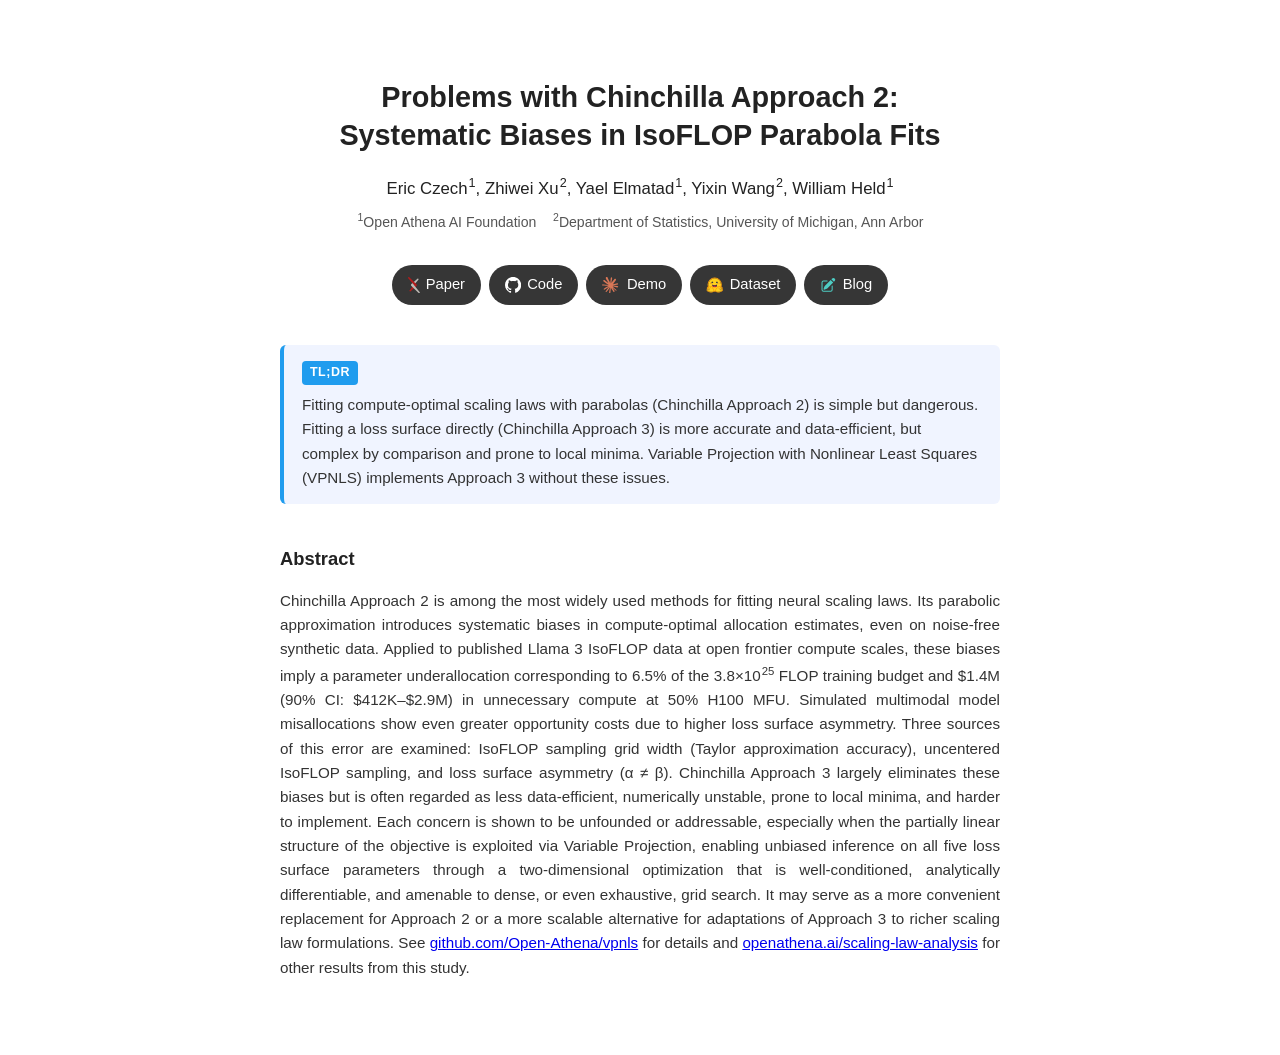
==== index.html @ 4a5fce5b "Deploy site 82cf54880ded6b2225c06e64751f15d9d7a57e07" ====
<!DOCTYPE html>
<html lang="en">
<head>
<meta charset="utf-8">
<meta name="viewport" content="width=device-width, initial-scale=1">
<title>Problems with Chinchilla Approach 2: Systematic Biases in IsoFLOP Parabola Fits</title>
<style>
  body {
    font-family: "Helvetica Neue", Helvetica, Arial, sans-serif;
    max-width: 720px;
    margin: 0 auto;
    padding: 60px 24px;
    color: #222;
    line-height: 1.6;
    background: #fff;
  }
  h1 {
    font-size: 1.8rem;
    font-weight: 600;
    text-align: center;
    margin-bottom: 1.2rem;
    line-height: 1.3;
  }
  .authors {
    text-align: center;
    margin-bottom: 0.4rem;
    font-size: 1.05rem;
  }
  .author { white-space: nowrap; }
  .affiliations {
    text-align: center;
    font-size: 0.88rem;
    color: #555;
    margin-bottom: 2rem;
  }
  .links {
    display: flex;
    justify-content: center;
    flex-wrap: wrap;
    gap: 8px;
    margin-bottom: 2.5rem;
  }
  .links a {
    display: inline-flex;
    align-items: center;
    gap: 6px;
    padding: 8px 16px;
    background: #363636;
    color: #fff;
    border: none;
    border-radius: 9999px;
    text-decoration: none;
    font-size: 0.92rem;
    transition: background 0.15s;
  }
  .links a:hover {
    background: #4a4a4a;
  }
  .links a .icon {
    font-size: 1.05em;
    display: inline-flex;
    align-items: center;
  }
  .links a .icon svg {
    vertical-align: middle;
    position: relative;
    top: -0.25px;
  }
  h2 {
    font-size: 1.15rem;
    font-weight: 600;
    margin-bottom: 0.6rem;
  }
  .abstract {
    font-size: 0.95rem;
    color: #333;
    text-align: justify;
  }
  .tldr {
    background: #f0f4ff;
    border-left: 4px solid hsl(204, 86%, 53%);
    border-radius: 6px;
    padding: 14px 18px;
    margin-bottom: 2.5rem;
    font-size: 0.95rem;
    color: #333;
    line-height: 1.6;
  }
  .tldr-label {
    display: inline-block;
    background: hsl(204, 86%, 53%);
    color: #fff;
    font-weight: 600;
    font-size: 0.78rem;
    letter-spacing: 0.04em;
    padding: 2px 8px;
    border-radius: 4px;
    margin-bottom: 8px;
  }
  sup {
    font-size: 0.75em;
    margin-left: 1px;
  }
</style>
</head>
<body>

<h1>Problems with Chinchilla Approach&nbsp;2:<br>Systematic Biases in IsoFLOP Parabola Fits</h1>

<div class="authors">
  <span class="author">Eric Czech<sup>1</sup></span>,
  <span class="author">Zhiwei Xu<sup>2</sup></span>,
  <span class="author">Yael Elmatad<sup>1</sup></span>,
  <span class="author">Yixin Wang<sup>2</sup></span>,
  <span class="author">William Held<sup>1</sup></span>
</div>

<div class="affiliations">
  <sup>1</sup>Open Athena AI Foundation &nbsp;&nbsp;
  <sup>2</sup>Department of Statistics, University of Michigan, Ann Arbor
</div>

<div class="links">
  <a target="_blank" href="https://arxiv.org/abs/2603.22339">
    <span class="icon"><svg xmlns="http://www.w3.org/2000/svg" viewBox="0 0 17.732 24.269" style="height:1.05em;vertical-align:middle;"><path d="M573.549,280.916l2.266,2.738,6.674-7.84c.353-.47.52-.717.353-1.117a1.218,1.218,0,0,0-1.061-.748h0a.953.953,0,0,0-.712.262Z" transform="translate(-566.984 -271.548)" fill="#bdb9b4"/><path d="M579.525,282.225l-10.606-10.174a1.413,1.413,0,0,0-.834-.5,1.09,1.09,0,0,0-1.027.66c-.167.4-.047.681.319,1.206l8.44,10.242h0l-6.282,7.716a1.336,1.336,0,0,0-.323,1.3,1.114,1.114,0,0,0,1.04.69A.992.992,0,0,0,571,293l8.519-7.92A1.924,1.924,0,0,0,579.525,282.225Z" transform="translate(-566.984 -271.548)" fill="#b31b1b"/><path d="M584.32,293.912l-8.525-10.275,0,0L573.53,280.9l-1.389,1.254a2.063,2.063,0,0,0,0,2.965l10.812,10.419a.925.925,0,0,0,.742.282,1.039,1.039,0,0,0,.953-.667A1.261,1.261,0,0,0,584.32,293.912Z" transform="translate(-566.984 -271.548)" fill="#bdb9b4"/></svg></span>
    <span>Paper</span>
  </a>
  <a target="_blank" href="https://github.com/Open-Athena/vpnls">
    <span class="icon"><svg xmlns="http://www.w3.org/2000/svg" viewBox="0 0 32 32" style="height:1.05em;vertical-align:middle;"><path fill-rule="evenodd" clip-rule="evenodd" d="M16 0C7.16 0 0 7.16 0 16C0 23.08 4.58 29.06 10.94 31.18C11.74 31.32 12.04 30.84 12.04 30.42C12.04 30.04 12.02 28.78 12.02 27.44C8 28.18 6.96 26.46 6.64 25.56C6.46 25.1 5.68 23.68 5 23.3C4.44 23 3.64 22.26 4.98 22.24C6.24 22.22 7.14 23.4 7.44 23.88C8.88 26.3 11.18 25.62 12.1 25.2C12.24 24.16 12.66 23.46 13.12 23.06C9.56 22.66 5.84 21.28 5.84 15.16C5.84 13.42 6.46 11.98 7.48 10.86C7.32 10.46 6.76 8.82 7.64 6.62C7.64 6.62 8.98 6.2 12.04 8.26C13.32 7.9 14.68 7.72 16.04 7.72C17.4 7.72 18.76 7.9 20.04 8.26C23.1 6.18 24.44 6.62 24.44 6.62C25.32 8.82 24.76 10.46 24.6 10.86C25.62 11.98 26.24 13.4 26.24 15.16C26.24 21.3 22.5 22.66 18.94 23.06C19.52 23.56 20.02 24.52 20.02 26.02C20.02 28.16 20 29.88 20 30.42C20 30.84 20.3 31.34 21.1 31.18C27.42 29.06 32 23.06 32 16C32 7.16 24.84 0 16 0Z" fill="#fff"/></svg></span>
    <span>Code</span>
  </a>
  <a target="_blank" href="https://claude.ai/public/artifacts/ead15f94-b2b3-4dd8-b7a2-daf1d113e214">
    <span class="icon"><svg xmlns="http://www.w3.org/2000/svg" viewBox="0 0 170 148.18" style="height:1.05em;vertical-align:middle;"><g transform="translate(-75.96,-223.53)"><path fill="#d97757" d="m 105.01,322.07 29.14,-16.35 0.49,-1.42 -0.49,-0.79 h -1.42 l -4.87,-0.3 -16.65,-0.45 -14.44,-0.6 -13.99,-0.75 -3.52,-0.75 -3.3,-4.35 0.34,-2.17 2.96,-1.99 4.24,0.37 9.37,0.64 14.06,0.97 10.2,0.6 15.11,1.57 h 2.4 l 0.34,-0.97 -0.82,-0.6 -0.64,-0.6 -14.55,-9.86 -15.75,-10.42 -8.25,-6 -4.46,-3.04 -2.25,-2.85 -0.97,-6.22 4.05,-4.46 5.44,0.37 1.39,0.37 5.51,4.24 11.77,9.11 15.37,11.32 2.25,1.87 0.9,-0.64 0.11,-0.45 -1.01,-1.69 -8.36,-15.11 -8.92,-15.37 -3.97,-6.37 -1.05,-3.82 c -0.37,-1.57 -0.64,-2.89 -0.64,-4.5 l 4.61,-6.26 2.55,-0.82 6.15,0.82 2.59,2.25 3.82,8.74 6.19,13.76 9.6,18.71 2.81,5.55 1.5,5.14 0.56,1.57 h 0.97 v -0.9 l 0.79,-10.54 1.46,-12.94 1.42,-16.65 0.49,-4.69 2.32,-5.62 4.61,-3.04 3.6,1.72 2.96,4.24 -0.41,2.74 -1.76,11.44 -3.45,17.92 -2.25,12 h 1.31 l 1.5,-1.5 6.07,-8.06 10.2,-12.75 4.5,-5.06 5.25,-5.59 3.37,-2.66 h 6.37 l 4.69,6.97 -2.1,7.2 -6.56,8.32 -5.44,7.05 -7.8,10.5 -4.87,8.4 0.45,0.67 1.16,-0.11 17.62,-3.75 9.52,-1.72 11.36,-1.95 5.14,2.4 0.56,2.44 -2.02,4.99 -12.15,3 -14.25,2.85 -21.22,5.02 -0.26,0.19 0.3,0.37 9.56,0.9 4.09,0.22 h 10.01 l 18.64,1.39 4.87,3.22 2.92,3.94 -0.49,3 -7.5,3.82 -10.12,-2.4 -23.62,-5.62 -8.1,-2.02 h -1.12 v 0.67 l 6.75,6.6 12.37,11.17 15.49,14.4 0.79,3.56 -1.99,2.81 -2.1,-0.3 -13.61,-10.24 -5.25,-4.61 -11.89,-10.01 h -0.79 v 1.05 l 2.74,4.01 14.47,21.75 0.75,6.67 -1.05,2.17 -3.75,1.31 -4.12,-0.75 -8.47,-11.89 -8.74,-13.39 -7.05,-12 -0.86,0.49 -4.16,44.81 -1.95,2.29 -4.5,1.72 -3.75,-2.85 -1.99,-4.61 1.99,-9.11 2.4,-11.89 1.95,-9.45 1.76,-11.74 1.05,-3.9 -0.07,-0.26 -0.86,0.11 -8.85,12.15 -13.46,18.19 -10.65,11.4 -2.55,1.01 -4.42,-2.29 0.41,-4.09 2.47,-3.64 14.74,-18.75 8.89,-11.62 5.74,-6.71 -0.04,-0.97 h -0.34 l -39.15,25.42 -6.97,0.9 -3,-2.81 0.37,-4.61 1.42,-1.5 11.77,-8.1 -0.04,0.04 z"/></g></svg></span>
    <span>Demo</span>
  </a>
  <a target="_blank" href="https://huggingface.co/datasets/open-athena/isoflop-experiments">
    <span class="icon"><svg xmlns="http://www.w3.org/2000/svg" viewBox="0 0 95 88" style="height:1.05em;vertical-align:middle;" fill="none"><path fill="#FFD21E" d="M47.21 76.5a34.75 34.75 0 1 0 0-69.5 34.75 34.75 0 0 0 0 69.5Z"/><path fill="#FF9D0B" d="M81.96 41.75a34.75 34.75 0 1 0-69.5 0 34.75 34.75 0 0 0 69.5 0Zm-73.5 0a38.75 38.75 0 1 1 77.5 0 38.75 38.75 0 0 1-77.5 0Z"/><path fill="#3A3B45" d="M58.5 32.3c1.28.44 1.78 3.06 3.07 2.38a5 5 0 1 0-6.76-2.07c.61 1.15 2.55-.72 3.7-.32ZM34.95 32.3c-1.28.44-1.79 3.06-3.07 2.38a5 5 0 1 1 6.76-2.07c-.61 1.15-2.56-.72-3.7-.32Z"/><path fill="#FF323D" d="M46.96 56.29c9.83 0 13-8.76 13-13.26 0-2.34-1.57-1.6-4.09-.36-2.33 1.15-5.46 2.74-8.9 2.74-7.19 0-13-6.88-13-2.38s3.16 13.26 13 13.26Z"/><path fill="#3A3B45" fill-rule="evenodd" d="M39.43 54a8.7 8.7 0 0 1 5.3-4.49c.4-.12.81.57 1.24 1.28.4.68.82 1.37 1.24 1.37.45 0 .9-.68 1.33-1.35.45-.7.89-1.38 1.32-1.25a8.61 8.61 0 0 1 5 4.17c3.73-2.94 5.1-7.74 5.1-10.7 0-2.34-1.57-1.6-4.09-.36l-.14.07c-2.31 1.15-5.39 2.67-8.77 2.67s-6.45-1.52-8.77-2.67c-2.6-1.29-4.23-2.1-4.23.29 0 3.05 1.46 8.06 5.47 10.97Z" clip-rule="evenodd"/><path fill="#FF9D0B" d="M70.71 37a3.25 3.25 0 1 0 0-6.5 3.25 3.25 0 0 0 0 6.5ZM24.21 37a3.25 3.25 0 1 0 0-6.5 3.25 3.25 0 0 0 0 6.5ZM17.52 48c-1.62 0-3.06.66-4.07 1.87a5.97 5.97 0 0 0-1.33 3.76 7.1 7.1 0 0 0-1.94-.3c-1.55 0-2.95.59-3.94 1.66a5.8 5.8 0 0 0-.8 7 5.3 5.3 0 0 0-1.79 2.82c-.24.9-.48 2.8.8 4.74a5.22 5.22 0 0 0-.37 5.02c1.02 2.32 3.57 4.14 8.52 6.1 3.07 1.22 5.89 2 5.91 2.01a44.33 44.33 0 0 0 10.93 1.6c5.86 0 10.05-1.8 12.46-5.34 3.88-5.69 3.33-10.9-1.7-15.92-2.77-2.78-4.62-6.87-5-7.77-.78-2.66-2.84-5.62-6.25-5.62a5.7 5.7 0 0 0-4.6 2.46c-1-1.26-1.98-2.25-2.86-2.82A7.4 7.4 0 0 0 17.52 48Zm0 4c.51 0 1.14.22 1.82.65 2.14 1.36 6.25 8.43 7.76 11.18.5.92 1.37 1.31 2.14 1.31 1.55 0 2.75-1.53.15-3.48-3.92-2.93-2.55-7.72-.68-8.01.08-.02.17-.02.24-.02 1.7 0 2.45 2.93 2.45 2.93s2.2 5.52 5.98 9.3c3.77 3.77 3.97 6.8 1.22 10.83-1.88 2.75-5.47 3.58-9.16 3.58-3.81 0-7.73-.9-9.92-1.46-.11-.03-13.45-3.8-11.76-7 .28-.54.75-.76 1.34-.76 2.38 0 6.7 3.54 8.57 3.54.41 0 .7-.17.83-.6.79-2.85-12.06-4.05-10.98-8.17.2-.73.71-1.02 1.44-1.02 3.14 0 10.2 5.53 11.68 5.53.11 0 .2-.03.24-.1.74-1.2.33-2.04-4.9-5.2-5.21-3.16-8.88-5.06-6.8-7.33.24-.26.58-.38 1-.38 3.17 0 10.66 6.82 10.66 6.82s2.02 2.1 3.25 2.1c.28 0 .52-.1.68-.38.86-1.46-8.06-8.22-8.56-11.01-.34-1.9.24-2.85 1.31-2.85Z"/><path fill="#FFD21E" d="M38.6 76.69c2.75-4.04 2.55-7.07-1.22-10.84-3.78-3.77-5.98-9.3-5.98-9.3s-.82-3.2-2.69-2.9c-1.87.3-3.24 5.08.68 8.01 3.91 2.93-.78 4.92-2.29 2.17-1.5-2.75-5.62-9.82-7.76-11.18-2.13-1.35-3.63-.6-3.13 2.2.5 2.79 9.43 9.55 8.56 11-.87 1.47-3.93-1.71-3.93-1.71s-9.57-8.71-11.66-6.44c-2.08 2.27 1.59 4.17 6.8 7.33 5.23 3.16 5.64 4 4.9 5.2-.75 1.2-12.28-8.53-13.36-4.4-1.08 4.11 11.77 5.3 10.98 8.15-.8 2.85-9.06-5.38-10.74-2.18-1.7 3.21 11.65 6.98 11.76 7.01 4.3 1.12 15.25 3.49 19.08-2.12Z"/><path fill="#FF9D0B" d="M77.4 48c1.62 0 3.07.66 4.07 1.87a5.97 5.97 0 0 1 1.33 3.76 7.1 7.1 0 0 1 1.95-.3c1.55 0 2.95.59 3.94 1.66a5.8 5.8 0 0 1 .8 7 5.3 5.3 0 0 1 1.78 2.82c.24.9.48 2.8-.8 4.74a5.22 5.22 0 0 1 .37 5.02c-1.02 2.32-3.57 4.14-8.51 6.1-3.08 1.22-5.9 2-5.92 2.01a44.33 44.33 0 0 1-10.93 1.6c-5.86 0-10.05-1.8-12.46-5.34-3.88-5.69-3.33-10.9 1.7-15.92 2.78-2.78 4.63-6.87 5.01-7.77.78-2.66 2.83-5.62 6.24-5.62a5.7 5.7 0 0 1 4.6 2.46c1-1.26 1.98-2.25 2.87-2.82A7.4 7.4 0 0 1 77.4 48Zm0 4c-.51 0-1.13.22-1.82.65-2.13 1.36-6.25 8.43-7.76 11.18a2.43 2.43 0 0 1-2.14 1.31c-1.54 0-2.75-1.53-.14-3.48 3.91-2.93 2.54-7.72.67-8.01a1.54 1.54 0 0 0-.24-.02c-1.7 0-2.45 2.93-2.45 2.93s-2.2 5.52-5.97 9.3c-3.78 3.77-3.98 6.8-1.22 10.83 1.87 2.75 5.47 3.58 9.15 3.58 3.82 0 7.73-.9 9.93-1.46.1-.03 13.45-3.8 11.76-7-.29-.54-.75-.76-1.34-.76-2.38 0-6.71 3.54-8.57 3.54-.42 0-.71-.17-.83-.6-.8-2.85 12.05-4.05 10.97-8.17-.19-.73-.7-1.02-1.44-1.02-3.14 0-10.2 5.53-11.68 5.53-.1 0-.19-.03-.23-.1-.74-1.2-.34-2.04 4.88-5.2 5.23-3.16 8.9-5.06 6.8-7.33-.23-.26-.57-.38-.98-.38-3.18 0-10.67 6.82-10.67 6.82s-2.02 2.1-3.24 2.1a.74.74 0 0 1-.68-.38c-.87-1.46 8.05-8.22 8.55-11.01.34-1.9-.24-2.85-1.31-2.85Z"/><path fill="#FFD21E" d="M56.33 76.69c-2.75-4.04-2.56-7.07 1.22-10.84 3.77-3.77 5.97-9.3 5.97-9.3s.82-3.2 2.7-2.9c1.86.3 3.23 5.08-.68 8.01-3.92 2.93.78 4.92 2.28 2.17 1.51-2.75 5.63-9.82 7.76-11.18 2.13-1.35 3.64-.6 3.13 2.2-.5 2.79-9.42 9.55-8.55 11 .86 1.47 3.92-1.71 3.92-1.71s9.58-8.71 11.66-6.44c2.08 2.27-1.58 4.17-6.8 7.33-5.23 3.16-5.63 4-4.9 5.2.75 1.2 12.28-8.53 13.36-4.4 1.08 4.11-11.76 5.3-10.97 8.15.8 2.85 9.05-5.38 10.74-2.18 1.69 3.21-11.65 6.98-11.76 7.01-4.31 1.12-15.26 3.49-19.08-2.12Z"/></svg></span>
    <span>Dataset</span>
  </a>
  <a target="_blank" href="https://openathena.ai/blog/problems-with-chinchilla-approach-2/">
    <span class="icon"><svg xmlns="http://www.w3.org/2000/svg" viewBox="0 0 24 24" fill="#4ecdc4" style="height:1.05em;vertical-align:middle;"><path d="M21.731 2.269a2.625 2.625 0 0 0-3.712 0l-1.157 1.157 3.712 3.712 1.157-1.157a2.625 2.625 0 0 0 0-3.712ZM19.513 8.199l-3.712-3.712-8.4 8.4a5.25 5.25 0 0 0-1.32 2.214l-.8 2.685a.75.75 0 0 0 .933.933l2.685-.8a5.25 5.25 0 0 0 2.214-1.32l8.4-8.4Z"/><path d="M5.25 5.25a3 3 0 0 0-3 3v10.5a3 3 0 0 0 3 3h10.5a3 3 0 0 0 3-3V13.5a.75.75 0 0 0-1.5 0v5.25a1.5 1.5 0 0 1-1.5 1.5H5.25a1.5 1.5 0 0 1-1.5-1.5V8.25a1.5 1.5 0 0 1 1.5-1.5h5.25a.75.75 0 0 0 0-1.5H5.25Z"/></svg></span>
    <span>Blog</span>
  </a>
</div>

<div class="tldr">
  <span class="tldr-label">TL;DR</span><br>
  Fitting compute-optimal scaling laws with parabolas (Chinchilla Approach&nbsp;2) is simple but
  dangerous. Fitting a loss surface directly (Chinchilla Approach&nbsp;3) is more accurate and
  data-efficient, but complex by comparison and prone to local minima. Variable Projection with Nonlinear Least Squares
  (VPNLS) implements Approach&nbsp;3 without these issues.
</div>

<h2>Abstract</h2>
<p class="abstract">
Chinchilla Approach&nbsp;2 is among the most widely used methods for fitting neural
scaling laws. Its parabolic approximation introduces systematic biases in
compute-optimal allocation estimates, even on noise-free synthetic data. Applied
to published Llama&nbsp;3 IsoFLOP data at open frontier compute scales, these biases
imply a parameter underallocation corresponding to 6.5% of the
3.8&times;10<sup>25</sup> FLOP training budget and $1.4M (90% CI:
$412K&ndash;$2.9M) in unnecessary compute at 50% H100 MFU. Simulated multimodal
model misallocations show even greater opportunity costs due to higher loss
surface asymmetry. Three sources of this error are examined: IsoFLOP sampling
grid width (Taylor approximation accuracy), uncentered IsoFLOP sampling, and
loss surface asymmetry (&alpha;&nbsp;&ne;&nbsp;&beta;). Chinchilla Approach&nbsp;3 largely
eliminates these biases but is often regarded as less data-efficient, numerically
unstable, prone to local minima, and harder to implement. Each concern is shown
to be unfounded or addressable, especially when the partially linear structure
of the objective is exploited via Variable Projection, enabling unbiased
inference on all five loss surface parameters through a two-dimensional
optimization that is well-conditioned, analytically differentiable, and amenable
to dense, or even exhaustive, grid search. It may serve as a more convenient
replacement for Approach&nbsp;2 or a more scalable alternative for adaptations of
Approach&nbsp;3 to richer scaling law formulations. See
<a href="https://github.com/Open-Athena/vpnls">github.com/Open-Athena/vpnls</a> for details and
<a href="https://openathena.ai/scaling-law-analysis">openathena.ai/scaling-law-analysis</a> for other results from this study.
</p>

</body>
</html>
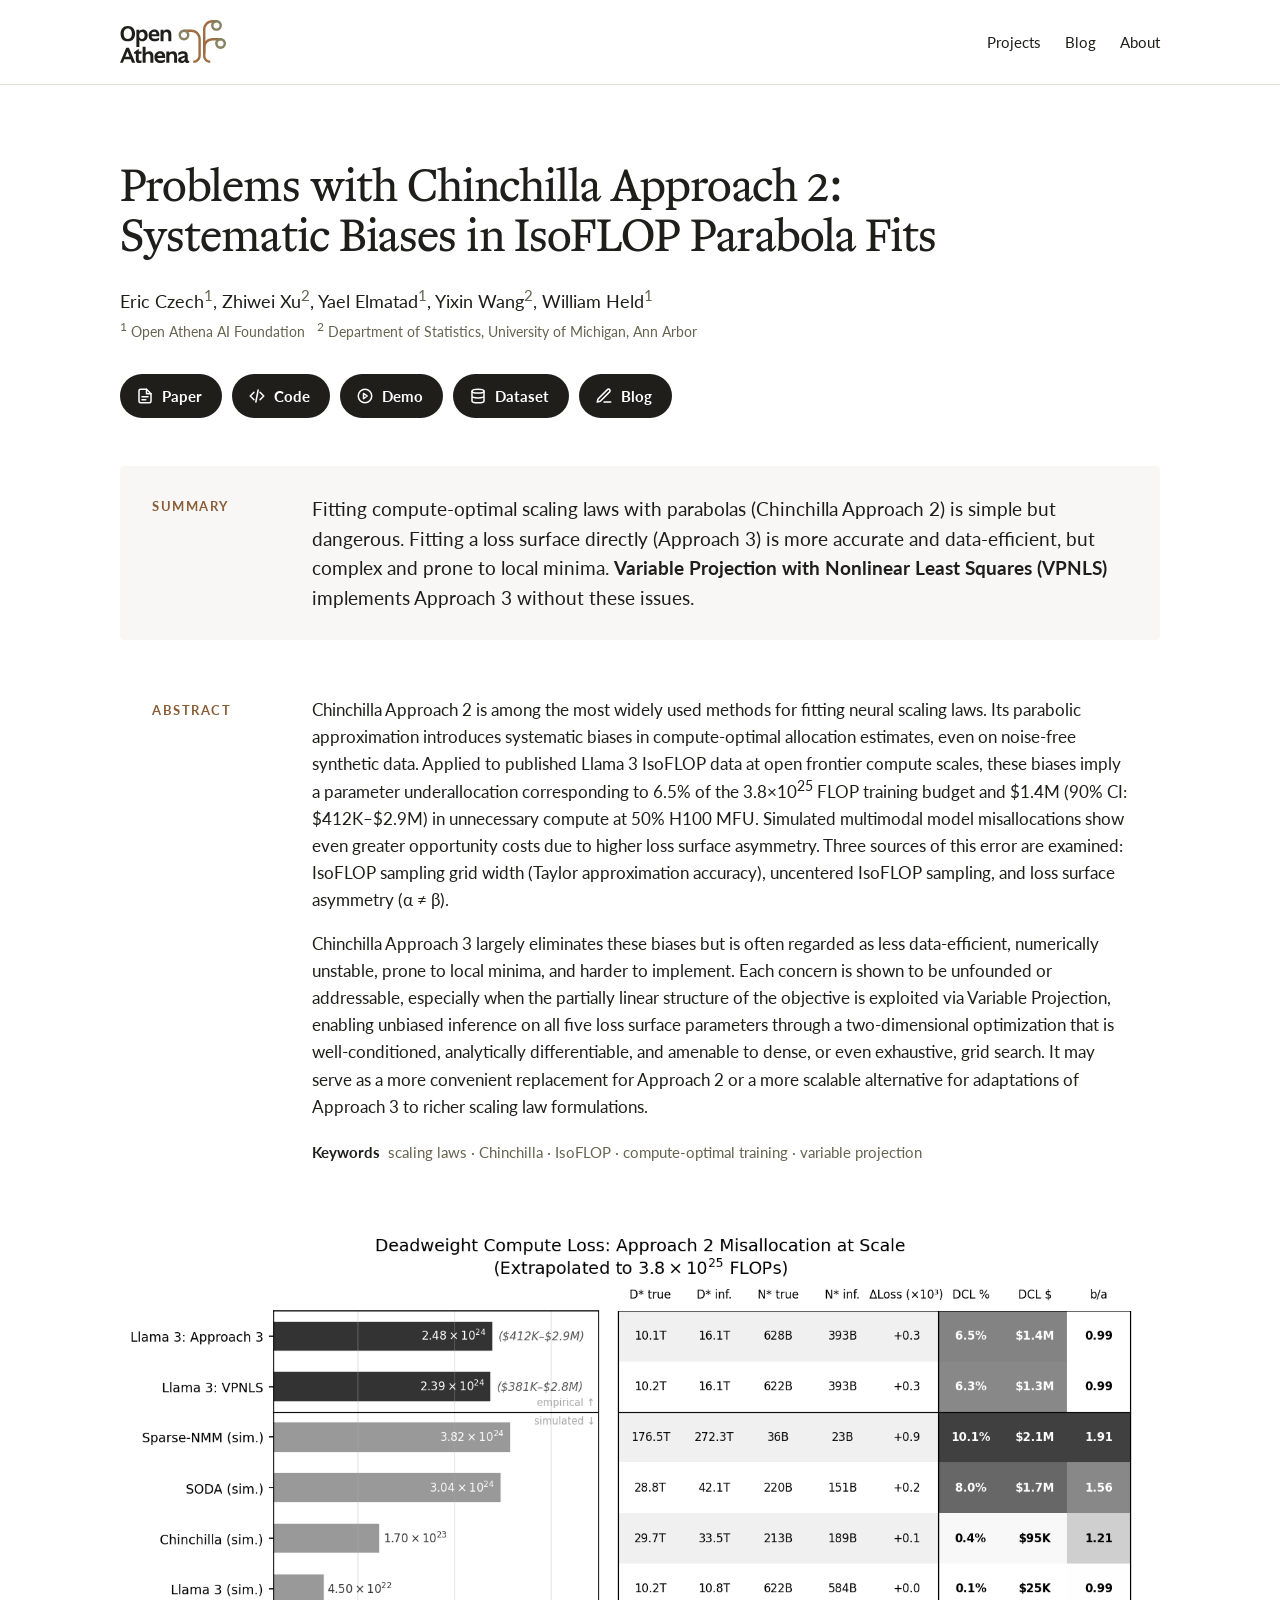
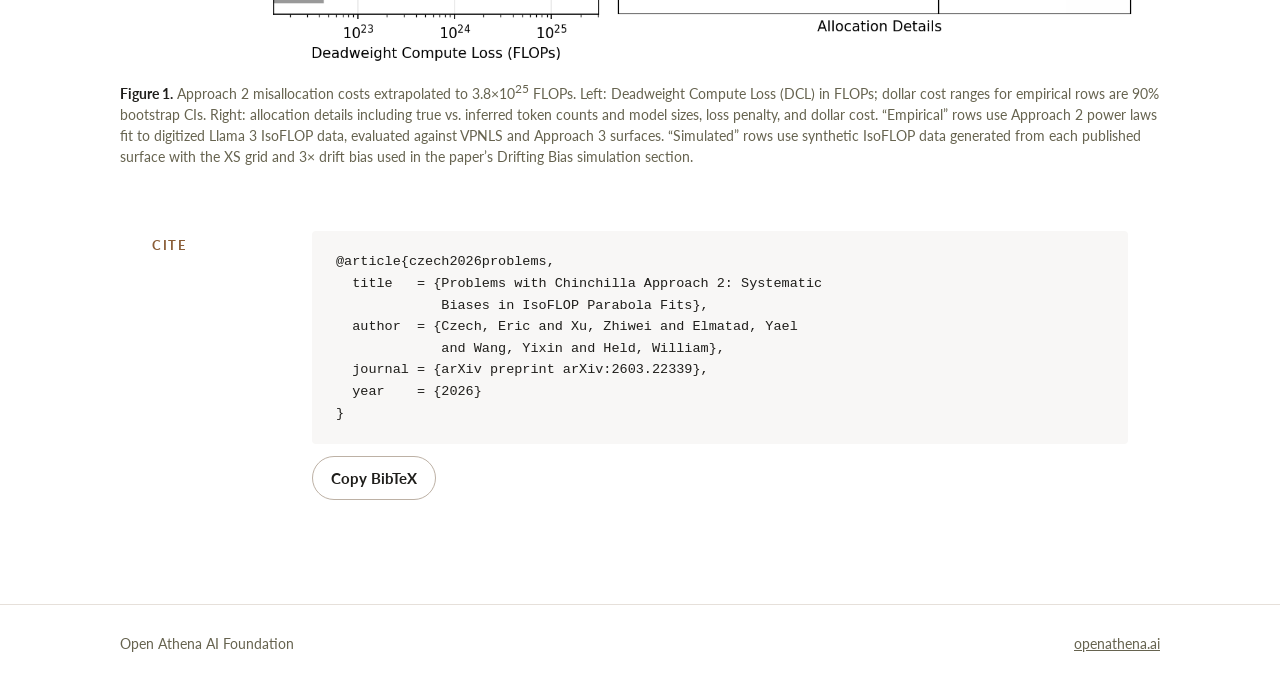
==== commit 7d042582: "Deploy site 0234d2ac774992ff945cec9f03b09151ac5cf4cb" ====
--- a/index.html
+++ b/index.html
@@ -1,181 +1,105 @@
 <!DOCTYPE html>
 <html lang="en">
 <head>
-<meta charset="utf-8">
-<meta name="viewport" content="width=device-width, initial-scale=1">
-<title>Problems with Chinchilla Approach 2: Systematic Biases in IsoFLOP Parabola Fits</title>
-<style>
-  body {
-    font-family: "Helvetica Neue", Helvetica, Arial, sans-serif;
-    max-width: 720px;
-    margin: 0 auto;
-    padding: 60px 24px;
-    color: #222;
-    line-height: 1.6;
-    background: #fff;
-  }
-  h1 {
-    font-size: 1.8rem;
-    font-weight: 600;
-    text-align: center;
-    margin-bottom: 1.2rem;
-    line-height: 1.3;
-  }
-  .authors {
-    text-align: center;
-    margin-bottom: 0.4rem;
-    font-size: 1.05rem;
-  }
-  .author { white-space: nowrap; }
-  .affiliations {
-    text-align: center;
-    font-size: 0.88rem;
-    color: #555;
-    margin-bottom: 2rem;
-  }
-  .links {
-    display: flex;
-    justify-content: center;
-    flex-wrap: wrap;
-    gap: 8px;
-    margin-bottom: 2.5rem;
-  }
-  .links a {
-    display: inline-flex;
-    align-items: center;
-    gap: 6px;
-    padding: 8px 16px;
-    background: #363636;
-    color: #fff;
-    border: none;
-    border-radius: 9999px;
-    text-decoration: none;
-    font-size: 0.92rem;
-    transition: background 0.15s;
-  }
-  .links a:hover {
-    background: #4a4a4a;
-  }
-  .links a .icon {
-    font-size: 1.05em;
-    display: inline-flex;
-    align-items: center;
-  }
-  .links a .icon svg {
-    vertical-align: middle;
-    position: relative;
-    top: -0.25px;
-  }
-  h2 {
-    font-size: 1.15rem;
-    font-weight: 600;
-    margin-bottom: 0.6rem;
-  }
-  .abstract {
-    font-size: 0.95rem;
-    color: #333;
-    text-align: justify;
-  }
-  .tldr {
-    background: #f0f4ff;
-    border-left: 4px solid hsl(204, 86%, 53%);
-    border-radius: 6px;
-    padding: 14px 18px;
-    margin-bottom: 2.5rem;
-    font-size: 0.95rem;
-    color: #333;
-    line-height: 1.6;
-  }
-  .tldr-label {
-    display: inline-block;
-    background: hsl(204, 86%, 53%);
-    color: #fff;
-    font-weight: 600;
-    font-size: 0.78rem;
-    letter-spacing: 0.04em;
-    padding: 2px 8px;
-    border-radius: 4px;
-    margin-bottom: 8px;
-  }
-  sup {
-    font-size: 0.75em;
-    margin-left: 1px;
-  }
-</style>
+  <meta charset="utf-8">
+  <meta name="viewport" content="width=device-width, initial-scale=1">
+  <meta name="description" content="Systematic biases in Chinchilla Approach 2 and a practical alternative using Variable Projection with Nonlinear Least Squares (VPNLS).">
+  <title>Problems with Chinchilla Approach 2: Systematic Biases in IsoFLOP Parabola Fits — Open Athena</title>
+  <link rel="preload" href="assets/Herbik-Regular.ttf" as="font" type="font/ttf" crossorigin>
+  <link rel="preconnect" href="https://fonts.googleapis.com">
+  <link rel="preconnect" href="https://fonts.gstatic.com" crossorigin>
+  <link href="https://fonts.googleapis.com/css2?family=Lato:ital,wght@0,400;0,700;1,400&amp;display=swap" rel="stylesheet">
+  <link rel="stylesheet" href="assets/style.css">
+  <script src="assets/site.js" defer></script>
 </head>
 <body>
+  <a class="skip-link" href="#main">Skip to content</a>
+  <header class="site-header">
+    <div class="container header-inner">
+      <a class="brand" href="https://openathena.ai/">
+        <img src="assets/logo.svg" alt="Open Athena" width="96" height="40">
+      </a>
+      <nav class="main-nav" aria-label="Main">
+        <a href="https://openathena.ai/projects/">Projects</a>
+        <a href="https://openathena.ai/blog/">Blog</a>
+        <a href="https://openathena.ai/about/">About</a>
+      </nav>
+    </div>
+  </header>
 
-<h1>Problems with Chinchilla Approach&nbsp;2:<br>Systematic Biases in IsoFLOP Parabola Fits</h1>
+  <main class="container" id="main">
+    <div class="hero">
+      <h1>Problems with Chinchilla Approach 2: Systematic Biases in IsoFLOP Parabola Fits</h1>
+      <p class="authors"><span>Eric Czech<sup>1</sup></span>, <span>Zhiwei Xu<sup>2</sup></span>, <span>Yael Elmatad<sup>1</sup></span>, <span>Yixin Wang<sup>2</sup></span>, <span>William Held<sup>1</sup></span></p>
+      <p class="affiliations"><span><sup>1</sup> Open Athena AI Foundation</span> <span><sup>2</sup> Department of Statistics, University of Michigan, Ann Arbor</span></p>
+    </div>
 
-<div class="authors">
-  <span class="author">Eric Czech<sup>1</sup></span>,
-  <span class="author">Zhiwei Xu<sup>2</sup></span>,
-  <span class="author">Yael Elmatad<sup>1</sup></span>,
-  <span class="author">Yixin Wang<sup>2</sup></span>,
-  <span class="author">William Held<sup>1</sup></span>
-</div>
+    <nav class="resources" aria-label="Resources">
+      <a href="https://arxiv.org/abs/2603.22339" target="_blank" rel="noopener noreferrer">
+        <svg aria-hidden="true" width="18" height="18" viewBox="0 0 24 24" fill="none" stroke="currentColor" stroke-width="2" stroke-linecap="round" stroke-linejoin="round"><path d="M14 3H6a2 2 0 0 0-2 2v14a2 2 0 0 0 2 2h12a2 2 0 0 0 2-2V9z"/><path d="M14 3v6h6M8 13h8M8 17h5"/></svg>
+        Paper
+      </a>
+      <a href="https://github.com/Open-Athena/vpnls" target="_blank" rel="noopener noreferrer">
+        <svg aria-hidden="true" width="18" height="18" viewBox="0 0 24 24" fill="none" stroke="currentColor" stroke-width="2" stroke-linecap="round" stroke-linejoin="round"><path d="m8 7-5 5 5 5m8-10 5 5-5 5M13.5 4l-3 16"/></svg>
+        Code
+      </a>
+      <a href="https://claude.ai/public/artifacts/ead15f94-b2b3-4dd8-b7a2-daf1d113e214" target="_blank" rel="noopener noreferrer">
+        <svg aria-hidden="true" width="18" height="18" viewBox="0 0 24 24" fill="none" stroke="currentColor" stroke-width="2" stroke-linecap="round" stroke-linejoin="round"><circle cx="12" cy="12" r="9"/><path d="m10 8.5 5 3.5-5 3.5z"/></svg>
+        Demo
+      </a>
+      <a href="https://huggingface.co/datasets/open-athena/isoflop-experiments" target="_blank" rel="noopener noreferrer">
+        <svg aria-hidden="true" width="18" height="18" viewBox="0 0 24 24" fill="none" stroke="currentColor" stroke-width="2" stroke-linecap="round" stroke-linejoin="round"><ellipse cx="12" cy="5.5" rx="8" ry="2.5"/><path d="M4 5.5v13c0 1.4 3.6 2.5 8 2.5s8-1.1 8-2.5v-13M4 12c0 1.4 3.6 2.5 8 2.5s8-1.1 8-2.5"/></svg>
+        Dataset
+      </a>
+      <a href="https://openathena.ai/blog/problems-with-chinchilla-approach-2/" target="_blank" rel="noopener noreferrer">
+        <svg aria-hidden="true" width="18" height="18" viewBox="0 0 24 24" fill="none" stroke="currentColor" stroke-width="2" stroke-linecap="round" stroke-linejoin="round"><path d="M12 20h9M16.5 3.5a2.1 2.1 0 0 1 3 3L7 19l-4 1 1-4z"/></svg>
+        Blog
+      </a>
+    </nav>
 
-<div class="affiliations">
-  <sup>1</sup>Open Athena AI Foundation &nbsp;&nbsp;
-  <sup>2</sup>Department of Statistics, University of Michigan, Ann Arbor
-</div>
+    <section class="section summary" aria-labelledby="tldr">
+      <h2 id="tldr">Summary</h2>
+      <p class="section-content">Fitting compute-optimal scaling laws with parabolas (Chinchilla Approach 2) is simple but dangerous. Fitting a loss surface directly (Approach 3) is more accurate and data-efficient, but complex and prone to local minima. <strong>Variable Projection with Nonlinear Least Squares (VPNLS)</strong> implements Approach 3 without these issues.</p>
+    </section>
 
-<div class="links">
-  <a target="_blank" href="https://arxiv.org/abs/2603.22339">
-    <span class="icon"><svg xmlns="http://www.w3.org/2000/svg" viewBox="0 0 17.732 24.269" style="height:1.05em;vertical-align:middle;"><path d="M573.549,280.916l2.266,2.738,6.674-7.84c.353-.47.52-.717.353-1.117a1.218,1.218,0,0,0-1.061-.748h0a.953.953,0,0,0-.712.262Z" transform="translate(-566.984 -271.548)" fill="#bdb9b4"/><path d="M579.525,282.225l-10.606-10.174a1.413,1.413,0,0,0-.834-.5,1.09,1.09,0,0,0-1.027.66c-.167.4-.047.681.319,1.206l8.44,10.242h0l-6.282,7.716a1.336,1.336,0,0,0-.323,1.3,1.114,1.114,0,0,0,1.04.69A.992.992,0,0,0,571,293l8.519-7.92A1.924,1.924,0,0,0,579.525,282.225Z" transform="translate(-566.984 -271.548)" fill="#b31b1b"/><path d="M584.32,293.912l-8.525-10.275,0,0L573.53,280.9l-1.389,1.254a2.063,2.063,0,0,0,0,2.965l10.812,10.419a.925.925,0,0,0,.742.282,1.039,1.039,0,0,0,.953-.667A1.261,1.261,0,0,0,584.32,293.912Z" transform="translate(-566.984 -271.548)" fill="#bdb9b4"/></svg></span>
-    <span>Paper</span>
-  </a>
-  <a target="_blank" href="https://github.com/Open-Athena/vpnls">
-    <span class="icon"><svg xmlns="http://www.w3.org/2000/svg" viewBox="0 0 32 32" style="height:1.05em;vertical-align:middle;"><path fill-rule="evenodd" clip-rule="evenodd" d="M16 0C7.16 0 0 7.16 0 16C0 23.08 4.58 29.06 10.94 31.18C11.74 31.32 12.04 30.84 12.04 30.42C12.04 30.04 12.02 28.78 12.02 27.44C8 28.18 6.96 26.46 6.64 25.56C6.46 25.1 5.68 23.68 5 23.3C4.44 23 3.64 22.26 4.98 22.24C6.24 22.22 7.14 23.4 7.44 23.88C8.88 26.3 11.18 25.62 12.1 25.2C12.24 24.16 12.66 23.46 13.12 23.06C9.56 22.66 5.84 21.28 5.84 15.16C5.84 13.42 6.46 11.98 7.48 10.86C7.32 10.46 6.76 8.82 7.64 6.62C7.64 6.62 8.98 6.2 12.04 8.26C13.32 7.9 14.68 7.72 16.04 7.72C17.4 7.72 18.76 7.9 20.04 8.26C23.1 6.18 24.44 6.62 24.44 6.62C25.32 8.82 24.76 10.46 24.6 10.86C25.62 11.98 26.24 13.4 26.24 15.16C26.24 21.3 22.5 22.66 18.94 23.06C19.52 23.56 20.02 24.52 20.02 26.02C20.02 28.16 20 29.88 20 30.42C20 30.84 20.3 31.34 21.1 31.18C27.42 29.06 32 23.06 32 16C32 7.16 24.84 0 16 0Z" fill="#fff"/></svg></span>
-    <span>Code</span>
-  </a>
-  <a target="_blank" href="https://claude.ai/public/artifacts/ead15f94-b2b3-4dd8-b7a2-daf1d113e214">
-    <span class="icon"><svg xmlns="http://www.w3.org/2000/svg" viewBox="0 0 170 148.18" style="height:1.05em;vertical-align:middle;"><g transform="translate(-75.96,-223.53)"><path fill="#d97757" d="m 105.01,322.07 29.14,-16.35 0.49,-1.42 -0.49,-0.79 h -1.42 l -4.87,-0.3 -16.65,-0.45 -14.44,-0.6 -13.99,-0.75 -3.52,-0.75 -3.3,-4.35 0.34,-2.17 2.96,-1.99 4.24,0.37 9.37,0.64 14.06,0.97 10.2,0.6 15.11,1.57 h 2.4 l 0.34,-0.97 -0.82,-0.6 -0.64,-0.6 -14.55,-9.86 -15.75,-10.42 -8.25,-6 -4.46,-3.04 -2.25,-2.85 -0.97,-6.22 4.05,-4.46 5.44,0.37 1.39,0.37 5.51,4.24 11.77,9.11 15.37,11.32 2.25,1.87 0.9,-0.64 0.11,-0.45 -1.01,-1.69 -8.36,-15.11 -8.92,-15.37 -3.97,-6.37 -1.05,-3.82 c -0.37,-1.57 -0.64,-2.89 -0.64,-4.5 l 4.61,-6.26 2.55,-0.82 6.15,0.82 2.59,2.25 3.82,8.74 6.19,13.76 9.6,18.71 2.81,5.55 1.5,5.14 0.56,1.57 h 0.97 v -0.9 l 0.79,-10.54 1.46,-12.94 1.42,-16.65 0.49,-4.69 2.32,-5.62 4.61,-3.04 3.6,1.72 2.96,4.24 -0.41,2.74 -1.76,11.44 -3.45,17.92 -2.25,12 h 1.31 l 1.5,-1.5 6.07,-8.06 10.2,-12.75 4.5,-5.06 5.25,-5.59 3.37,-2.66 h 6.37 l 4.69,6.97 -2.1,7.2 -6.56,8.32 -5.44,7.05 -7.8,10.5 -4.87,8.4 0.45,0.67 1.16,-0.11 17.62,-3.75 9.52,-1.72 11.36,-1.95 5.14,2.4 0.56,2.44 -2.02,4.99 -12.15,3 -14.25,2.85 -21.22,5.02 -0.26,0.19 0.3,0.37 9.56,0.9 4.09,0.22 h 10.01 l 18.64,1.39 4.87,3.22 2.92,3.94 -0.49,3 -7.5,3.82 -10.12,-2.4 -23.62,-5.62 -8.1,-2.02 h -1.12 v 0.67 l 6.75,6.6 12.37,11.17 15.49,14.4 0.79,3.56 -1.99,2.81 -2.1,-0.3 -13.61,-10.24 -5.25,-4.61 -11.89,-10.01 h -0.79 v 1.05 l 2.74,4.01 14.47,21.75 0.75,6.67 -1.05,2.17 -3.75,1.31 -4.12,-0.75 -8.47,-11.89 -8.74,-13.39 -7.05,-12 -0.86,0.49 -4.16,44.81 -1.95,2.29 -4.5,1.72 -3.75,-2.85 -1.99,-4.61 1.99,-9.11 2.4,-11.89 1.95,-9.45 1.76,-11.74 1.05,-3.9 -0.07,-0.26 -0.86,0.11 -8.85,12.15 -13.46,18.19 -10.65,11.4 -2.55,1.01 -4.42,-2.29 0.41,-4.09 2.47,-3.64 14.74,-18.75 8.89,-11.62 5.74,-6.71 -0.04,-0.97 h -0.34 l -39.15,25.42 -6.97,0.9 -3,-2.81 0.37,-4.61 1.42,-1.5 11.77,-8.1 -0.04,0.04 z"/></g></svg></span>
-    <span>Demo</span>
-  </a>
-  <a target="_blank" href="https://huggingface.co/datasets/open-athena/isoflop-experiments">
-    <span class="icon"><svg xmlns="http://www.w3.org/2000/svg" viewBox="0 0 95 88" style="height:1.05em;vertical-align:middle;" fill="none"><path fill="#FFD21E" d="M47.21 76.5a34.75 34.75 0 1 0 0-69.5 34.75 34.75 0 0 0 0 69.5Z"/><path fill="#FF9D0B" d="M81.96 41.75a34.75 34.75 0 1 0-69.5 0 34.75 34.75 0 0 0 69.5 0Zm-73.5 0a38.75 38.75 0 1 1 77.5 0 38.75 38.75 0 0 1-77.5 0Z"/><path fill="#3A3B45" d="M58.5 32.3c1.28.44 1.78 3.06 3.07 2.38a5 5 0 1 0-6.76-2.07c.61 1.15 2.55-.72 3.7-.32ZM34.95 32.3c-1.28.44-1.79 3.06-3.07 2.38a5 5 0 1 1 6.76-2.07c-.61 1.15-2.56-.72-3.7-.32Z"/><path fill="#FF323D" d="M46.96 56.29c9.83 0 13-8.76 13-13.26 0-2.34-1.57-1.6-4.09-.36-2.33 1.15-5.46 2.74-8.9 2.74-7.19 0-13-6.88-13-2.38s3.16 13.26 13 13.26Z"/><path fill="#3A3B45" fill-rule="evenodd" d="M39.43 54a8.7 8.7 0 0 1 5.3-4.49c.4-.12.81.57 1.24 1.28.4.68.82 1.37 1.24 1.37.45 0 .9-.68 1.33-1.35.45-.7.89-1.38 1.32-1.25a8.61 8.61 0 0 1 5 4.17c3.73-2.94 5.1-7.74 5.1-10.7 0-2.34-1.57-1.6-4.09-.36l-.14.07c-2.31 1.15-5.39 2.67-8.77 2.67s-6.45-1.52-8.77-2.67c-2.6-1.29-4.23-2.1-4.23.29 0 3.05 1.46 8.06 5.47 10.97Z" clip-rule="evenodd"/><path fill="#FF9D0B" d="M70.71 37a3.25 3.25 0 1 0 0-6.5 3.25 3.25 0 0 0 0 6.5ZM24.21 37a3.25 3.25 0 1 0 0-6.5 3.25 3.25 0 0 0 0 6.5ZM17.52 48c-1.62 0-3.06.66-4.07 1.87a5.97 5.97 0 0 0-1.33 3.76 7.1 7.1 0 0 0-1.94-.3c-1.55 0-2.95.59-3.94 1.66a5.8 5.8 0 0 0-.8 7 5.3 5.3 0 0 0-1.79 2.82c-.24.9-.48 2.8.8 4.74a5.22 5.22 0 0 0-.37 5.02c1.02 2.32 3.57 4.14 8.52 6.1 3.07 1.22 5.89 2 5.91 2.01a44.33 44.33 0 0 0 10.93 1.6c5.86 0 10.05-1.8 12.46-5.34 3.88-5.69 3.33-10.9-1.7-15.92-2.77-2.78-4.62-6.87-5-7.77-.78-2.66-2.84-5.62-6.25-5.62a5.7 5.7 0 0 0-4.6 2.46c-1-1.26-1.98-2.25-2.86-2.82A7.4 7.4 0 0 0 17.52 48Zm0 4c.51 0 1.14.22 1.82.65 2.14 1.36 6.25 8.43 7.76 11.18.5.92 1.37 1.31 2.14 1.31 1.55 0 2.75-1.53.15-3.48-3.92-2.93-2.55-7.72-.68-8.01.08-.02.17-.02.24-.02 1.7 0 2.45 2.93 2.45 2.93s2.2 5.52 5.98 9.3c3.77 3.77 3.97 6.8 1.22 10.83-1.88 2.75-5.47 3.58-9.16 3.58-3.81 0-7.73-.9-9.92-1.46-.11-.03-13.45-3.8-11.76-7 .28-.54.75-.76 1.34-.76 2.38 0 6.7 3.54 8.57 3.54.41 0 .7-.17.83-.6.79-2.85-12.06-4.05-10.98-8.17.2-.73.71-1.02 1.44-1.02 3.14 0 10.2 5.53 11.68 5.53.11 0 .2-.03.24-.1.74-1.2.33-2.04-4.9-5.2-5.21-3.16-8.88-5.06-6.8-7.33.24-.26.58-.38 1-.38 3.17 0 10.66 6.82 10.66 6.82s2.02 2.1 3.25 2.1c.28 0 .52-.1.68-.38.86-1.46-8.06-8.22-8.56-11.01-.34-1.9.24-2.85 1.31-2.85Z"/><path fill="#FFD21E" d="M38.6 76.69c2.75-4.04 2.55-7.07-1.22-10.84-3.78-3.77-5.98-9.3-5.98-9.3s-.82-3.2-2.69-2.9c-1.87.3-3.24 5.08.68 8.01 3.91 2.93-.78 4.92-2.29 2.17-1.5-2.75-5.62-9.82-7.76-11.18-2.13-1.35-3.63-.6-3.13 2.2.5 2.79 9.43 9.55 8.56 11-.87 1.47-3.93-1.71-3.93-1.71s-9.57-8.71-11.66-6.44c-2.08 2.27 1.59 4.17 6.8 7.33 5.23 3.16 5.64 4 4.9 5.2-.75 1.2-12.28-8.53-13.36-4.4-1.08 4.11 11.77 5.3 10.98 8.15-.8 2.85-9.06-5.38-10.74-2.18-1.7 3.21 11.65 6.98 11.76 7.01 4.3 1.12 15.25 3.49 19.08-2.12Z"/><path fill="#FF9D0B" d="M77.4 48c1.62 0 3.07.66 4.07 1.87a5.97 5.97 0 0 1 1.33 3.76 7.1 7.1 0 0 1 1.95-.3c1.55 0 2.95.59 3.94 1.66a5.8 5.8 0 0 1 .8 7 5.3 5.3 0 0 1 1.78 2.82c.24.9.48 2.8-.8 4.74a5.22 5.22 0 0 1 .37 5.02c-1.02 2.32-3.57 4.14-8.51 6.1-3.08 1.22-5.9 2-5.92 2.01a44.33 44.33 0 0 1-10.93 1.6c-5.86 0-10.05-1.8-12.46-5.34-3.88-5.69-3.33-10.9 1.7-15.92 2.78-2.78 4.63-6.87 5.01-7.77.78-2.66 2.83-5.62 6.24-5.62a5.7 5.7 0 0 1 4.6 2.46c1-1.26 1.98-2.25 2.87-2.82A7.4 7.4 0 0 1 77.4 48Zm0 4c-.51 0-1.13.22-1.82.65-2.13 1.36-6.25 8.43-7.76 11.18a2.43 2.43 0 0 1-2.14 1.31c-1.54 0-2.75-1.53-.14-3.48 3.91-2.93 2.54-7.72.67-8.01a1.54 1.54 0 0 0-.24-.02c-1.7 0-2.45 2.93-2.45 2.93s-2.2 5.52-5.97 9.3c-3.78 3.77-3.98 6.8-1.22 10.83 1.87 2.75 5.47 3.58 9.15 3.58 3.82 0 7.73-.9 9.93-1.46.1-.03 13.45-3.8 11.76-7-.29-.54-.75-.76-1.34-.76-2.38 0-6.71 3.54-8.57 3.54-.42 0-.71-.17-.83-.6-.8-2.85 12.05-4.05 10.97-8.17-.19-.73-.7-1.02-1.44-1.02-3.14 0-10.2 5.53-11.68 5.53-.1 0-.19-.03-.23-.1-.74-1.2-.34-2.04 4.88-5.2 5.23-3.16 8.9-5.06 6.8-7.33-.23-.26-.57-.38-.98-.38-3.18 0-10.67 6.82-10.67 6.82s-2.02 2.1-3.24 2.1a.74.74 0 0 1-.68-.38c-.87-1.46 8.05-8.22 8.55-11.01.34-1.9-.24-2.85-1.31-2.85Z"/><path fill="#FFD21E" d="M56.33 76.69c-2.75-4.04-2.56-7.07 1.22-10.84 3.77-3.77 5.97-9.3 5.97-9.3s.82-3.2 2.7-2.9c1.86.3 3.23 5.08-.68 8.01-3.92 2.93.78 4.92 2.28 2.17 1.51-2.75 5.63-9.82 7.76-11.18 2.13-1.35 3.64-.6 3.13 2.2-.5 2.79-9.42 9.55-8.55 11 .86 1.47 3.92-1.71 3.92-1.71s9.58-8.71 11.66-6.44c2.08 2.27-1.58 4.17-6.8 7.33-5.23 3.16-5.63 4-4.9 5.2.75 1.2 12.28-8.53 13.36-4.4 1.08 4.11-11.76 5.3-10.97 8.15.8 2.85 9.05-5.38 10.74-2.18 1.69 3.21-11.65 6.98-11.76 7.01-4.31 1.12-15.26 3.49-19.08-2.12Z"/></svg></span>
-    <span>Dataset</span>
-  </a>
-  <a target="_blank" href="https://openathena.ai/blog/problems-with-chinchilla-approach-2/">
-    <span class="icon"><svg xmlns="http://www.w3.org/2000/svg" viewBox="0 0 24 24" fill="#4ecdc4" style="height:1.05em;vertical-align:middle;"><path d="M21.731 2.269a2.625 2.625 0 0 0-3.712 0l-1.157 1.157 3.712 3.712 1.157-1.157a2.625 2.625 0 0 0 0-3.712ZM19.513 8.199l-3.712-3.712-8.4 8.4a5.25 5.25 0 0 0-1.32 2.214l-.8 2.685a.75.75 0 0 0 .933.933l2.685-.8a5.25 5.25 0 0 0 2.214-1.32l8.4-8.4Z"/><path d="M5.25 5.25a3 3 0 0 0-3 3v10.5a3 3 0 0 0 3 3h10.5a3 3 0 0 0 3-3V13.5a.75.75 0 0 0-1.5 0v5.25a1.5 1.5 0 0 1-1.5 1.5H5.25a1.5 1.5 0 0 1-1.5-1.5V8.25a1.5 1.5 0 0 1 1.5-1.5h5.25a.75.75 0 0 0 0-1.5H5.25Z"/></svg></span>
-    <span>Blog</span>
-  </a>
-</div>
+    <section class="section abstract" aria-labelledby="abstract">
+      <h2 id="abstract">Abstract</h2>
+      <div class="section-content">
+        <p>Chinchilla Approach 2 is among the most widely used methods for fitting neural scaling laws. Its parabolic approximation introduces systematic biases in compute-optimal allocation estimates, even on noise-free synthetic data. Applied to published Llama 3 IsoFLOP data at open frontier compute scales, these biases imply a parameter underallocation corresponding to 6.5% of the 3.8×10<sup>25</sup> FLOP training budget and $1.4M (90% CI: $412K–$2.9M) in unnecessary compute at 50% H100 MFU. Simulated multimodal model misallocations show even greater opportunity costs due to higher loss surface asymmetry. Three sources of this error are examined: IsoFLOP sampling grid width (Taylor approximation accuracy), uncentered IsoFLOP sampling, and loss surface asymmetry (α ≠ β).</p>
+        <p>Chinchilla Approach 3 largely eliminates these biases but is often regarded as less data-efficient, numerically unstable, prone to local minima, and harder to implement. Each concern is shown to be unfounded or addressable, especially when the partially linear structure of the objective is exploited via Variable Projection, enabling unbiased inference on all five loss surface parameters through a two-dimensional optimization that is well-conditioned, analytically differentiable, and amenable to dense, or even exhaustive, grid search. It may serve as a more convenient replacement for Approach 2 or a more scalable alternative for adaptations of Approach 3 to richer scaling law formulations.</p>
+        <p class="keywords"><strong>Keywords</strong>&nbsp;&nbsp;scaling laws · Chinchilla · IsoFLOP · compute-optimal training · variable projection</p>
+      </div>
+    </section>
 
-<div class="tldr">
-  <span class="tldr-label">TL;DR</span><br>
-  Fitting compute-optimal scaling laws with parabolas (Chinchilla Approach&nbsp;2) is simple but
-  dangerous. Fitting a loss surface directly (Chinchilla Approach&nbsp;3) is more accurate and
-  data-efficient, but complex by comparison and prone to local minima. Variable Projection with Nonlinear Least Squares
-  (VPNLS) implements Approach&nbsp;3 without these issues.
-</div>
+    <figure>
+      <a class="figure-link" href="assets/compute-allocation-errors.png" target="_blank" rel="noopener" aria-label="Open the compute allocation figure at full resolution">
+        <img src="assets/compute-allocation-errors.png" alt="Approach 2 misallocation costs at 3.8×10²⁵ FLOPs. The empirical Llama 3 comparison with Approach 3 shows 6.5% deadweight compute loss, valued at $1.4M, with a 90% confidence interval of $412K–$2.9M." width="1517" height="647" loading="lazy">
+      </a>
+      <figcaption><strong>Figure 1.</strong> Approach 2 misallocation costs extrapolated to 3.8×10<sup>25</sup> FLOPs. Left: Deadweight Compute Loss (DCL) in FLOPs; dollar cost ranges for empirical rows are 90% bootstrap CIs. Right: allocation details including true vs. inferred token counts and model sizes, loss penalty, and dollar cost. “Empirical” rows use Approach 2 power laws fit to digitized Llama 3 IsoFLOP data, evaluated against VPNLS and Approach 3 surfaces. “Simulated” rows use synthetic IsoFLOP data generated from each published surface with the XS grid and 3× drift bias used in the paper’s Drifting Bias simulation section.</figcaption>
+    </figure>
 
-<h2>Abstract</h2>
-<p class="abstract">
-Chinchilla Approach&nbsp;2 is among the most widely used methods for fitting neural
-scaling laws. Its parabolic approximation introduces systematic biases in
-compute-optimal allocation estimates, even on noise-free synthetic data. Applied
-to published Llama&nbsp;3 IsoFLOP data at open frontier compute scales, these biases
-imply a parameter underallocation corresponding to 6.5% of the
-3.8&times;10<sup>25</sup> FLOP training budget and $1.4M (90% CI:
-$412K&ndash;$2.9M) in unnecessary compute at 50% H100 MFU. Simulated multimodal
-model misallocations show even greater opportunity costs due to higher loss
-surface asymmetry. Three sources of this error are examined: IsoFLOP sampling
-grid width (Taylor approximation accuracy), uncentered IsoFLOP sampling, and
-loss surface asymmetry (&alpha;&nbsp;&ne;&nbsp;&beta;). Chinchilla Approach&nbsp;3 largely
-eliminates these biases but is often regarded as less data-efficient, numerically
-unstable, prone to local minima, and harder to implement. Each concern is shown
-to be unfounded or addressable, especially when the partially linear structure
-of the objective is exploited via Variable Projection, enabling unbiased
-inference on all five loss surface parameters through a two-dimensional
-optimization that is well-conditioned, analytically differentiable, and amenable
-to dense, or even exhaustive, grid search. It may serve as a more convenient
-replacement for Approach&nbsp;2 or a more scalable alternative for adaptations of
-Approach&nbsp;3 to richer scaling law formulations. See
-<a href="https://github.com/Open-Athena/vpnls">github.com/Open-Athena/vpnls</a> for details and
-<a href="https://openathena.ai/scaling-law-analysis">openathena.ai/scaling-law-analysis</a> for other results from this study.
-</p>
+    <section class="section citation" aria-labelledby="cite">
+      <h2 id="cite">Cite</h2>
+      <div class="section-content">
+        <pre tabindex="0" aria-label="BibTeX citation"><code id="bibtex">@article{czech2026problems,
+  title   = {Problems with Chinchilla Approach 2: Systematic
+             Biases in IsoFLOP Parabola Fits},
+  author  = {Czech, Eric and Xu, Zhiwei and Elmatad, Yael
+             and Wang, Yixin and Held, William},
+  journal = {arXiv preprint arXiv:2603.22339},
+  year    = {2026}
+}</code></pre>
+        <button class="copy-button" id="copy-bibtex" type="button" hidden>Copy BibTeX</button>
+        <span class="visually-hidden" id="copy-status" role="status"></span>
+      </div>
+    </section>
+  </main>
 
+  <footer class="site-footer">
+    <div class="container footer-inner">
+      <span>Open Athena AI Foundation</span>
+      <a href="https://openathena.ai/">openathena.ai</a>
+    </div>
+  </footer>
 </body>
 </html>
--- a/assets/style.css
+++ b/assets/style.css
@@ -0,0 +1,175 @@
+@font-face {
+  font-family: Herbik;
+  src: url("Herbik-Regular.ttf") format("truetype");
+  font-weight: 400;
+  font-style: normal;
+  font-display: swap;
+}
+
+:root {
+  color: #1f1e1b;
+  background: #fff;
+  font-family: Lato, system-ui, sans-serif;
+  font-size: 17px;
+  line-height: 1.6;
+  --muted: #66634f;
+  --panel: #f8f7f6;
+  --border: #e6e0da;
+}
+
+* { box-sizing: border-box; }
+body { margin: 0; }
+p { margin: 0; }
+a { color: #224a82; }
+a:hover { color: #16325a; }
+a:focus-visible, button:focus-visible, pre:focus-visible {
+  outline: 3px solid #224a82;
+  outline-offset: 5px;
+}
+sup { line-height: 0; }
+
+.container {
+  width: 100%;
+  max-width: 1088px;
+  margin-inline: auto;
+  padding-inline: 24px;
+}
+
+.site-header { border-bottom: 1px solid var(--border); }
+.header-inner {
+  padding-block: 20px;
+  display: flex;
+  flex-wrap: wrap;
+  align-items: center;
+  justify-content: space-between;
+  gap: 16px;
+}
+.brand { display: flex; }
+.brand img { display: block; height: 44px; width: auto; }
+.main-nav {
+  display: flex;
+  flex-wrap: wrap;
+  gap: 24px;
+  font-size: 15px;
+}
+.main-nav a { color: inherit; text-decoration: none; }
+.main-nav a:hover { text-decoration: underline; text-underline-offset: 4px; }
+
+main.container { padding-top: 56px; padding-bottom: 32px; }
+.hero { max-width: 820px; }
+h1 {
+  margin: 20px 0 0;
+  font-family: Herbik, Georgia, serif;
+  font-weight: 400;
+  font-size: 46px;
+  line-height: 1.08;
+  letter-spacing: -0.02em;
+}
+.authors { margin-top: 28px; font-size: 18px; line-height: 1.5; }
+.authors span { white-space: nowrap; }
+.authors sup { color: var(--muted); }
+.affiliations {
+  display: flex;
+  flex-wrap: wrap;
+  gap: 4px 12px;
+  margin-top: 6px;
+  font-size: 14px;
+  color: var(--muted);
+  line-height: 1.5;
+}
+
+.resources { margin-top: 32px; display: flex; flex-wrap: wrap; gap: 10px; }
+.resources a {
+  display: inline-flex;
+  align-items: center;
+  gap: 8px;
+  min-height: 44px;
+  padding: 0 20px 0 16px;
+  border-radius: 999px;
+  background: #1f1e1b;
+  color: #fff;
+  text-decoration: none;
+  font-size: 15px;
+  font-weight: 700;
+}
+.resources a:hover { background: #454239; }
+.resources svg { flex-shrink: 0; }
+
+.section { display: flex; flex-wrap: wrap; gap: 12px 40px; padding-inline: 32px; }
+.section h2 {
+  margin: 0;
+  flex: 0 0 120px;
+  font-size: 13px;
+  font-weight: 700;
+  letter-spacing: 0.12em;
+  text-transform: uppercase;
+  color: #8a5d37;
+  line-height: 2.2;
+}
+.section-content { flex: 1 1 420px; min-width: 0; }
+.section-content > p + p { margin-top: 16px; }
+.summary { margin-top: 48px; padding-block: 28px; background: var(--panel); border-radius: 4px; }
+.summary h2 { line-height: 1.9; }
+.summary p { font-size: 19px; line-height: 1.55; }
+.abstract { margin-top: 56px; }
+.section-content > .keywords { margin-top: 20px; font-size: 15px; color: var(--muted); }
+.keywords strong { color: #1f1e1b; }
+
+figure { margin: 64px 0 0; }
+.figure-link { display: block; }
+.figure-link img { display: block; width: 100%; height: auto; }
+figcaption { margin-top: 12px; font-size: 14px; color: var(--muted); line-height: 1.5; }
+figcaption strong { color: #1f1e1b; }
+
+.citation { margin-top: 64px; }
+pre {
+  margin: 0;
+  padding: 20px 24px;
+  border-radius: 4px;
+  overflow-x: auto;
+  background: var(--panel);
+  font-family: ui-monospace, "SF Mono", Menlo, monospace;
+  font-size: 13.5px;
+  line-height: 1.6;
+}
+code { font: inherit; }
+.copy-button {
+  margin-top: 12px;
+  min-height: 44px;
+  padding: 0 18px;
+  border-radius: 999px;
+  border: 1px solid #bdb1a5;
+  background: #fff;
+  color: inherit;
+  font: 700 15px Lato, system-ui, sans-serif;
+  cursor: pointer;
+}
+.copy-button:hover { background: var(--panel); }
+.site-footer { margin-top: 72px; border-top: 1px solid var(--border); }
+.footer-inner {
+  padding-block: 28px 40px;
+  display: flex;
+  flex-wrap: wrap;
+  justify-content: space-between;
+  gap: 12px;
+  font-size: 14px;
+  color: var(--muted);
+}
+.footer-inner a { color: inherit; }
+
+.skip-link { position: absolute; top: 8px; left: 24px; padding: 8px 16px; background: #fff; transform: translateY(-200%); z-index: 1; }
+.skip-link:focus { transform: none; }
+.visually-hidden { position: absolute; width: 1px; height: 1px; padding: 0; margin: -1px; overflow: hidden; clip-path: inset(50%); white-space: nowrap; border: 0; }
+
+@media (max-width: 640px) {
+  main.container { padding-top: 28px; }
+  h1 { font-size: clamp(30px, 7.8vw, 40px); line-height: 1.12; }
+  .authors { font-size: 17px; margin-top: 24px; }
+  .section { padding-inline: 0; }
+  .section h2 { flex-basis: 100%; }
+  .summary { padding: 20px; margin-top: 36px; }
+  .summary p { font-size: 18px; }
+  .abstract { margin-top: 36px; }
+  figure, .citation { margin-top: 40px; }
+  .site-footer { margin-top: 40px; }
+}
